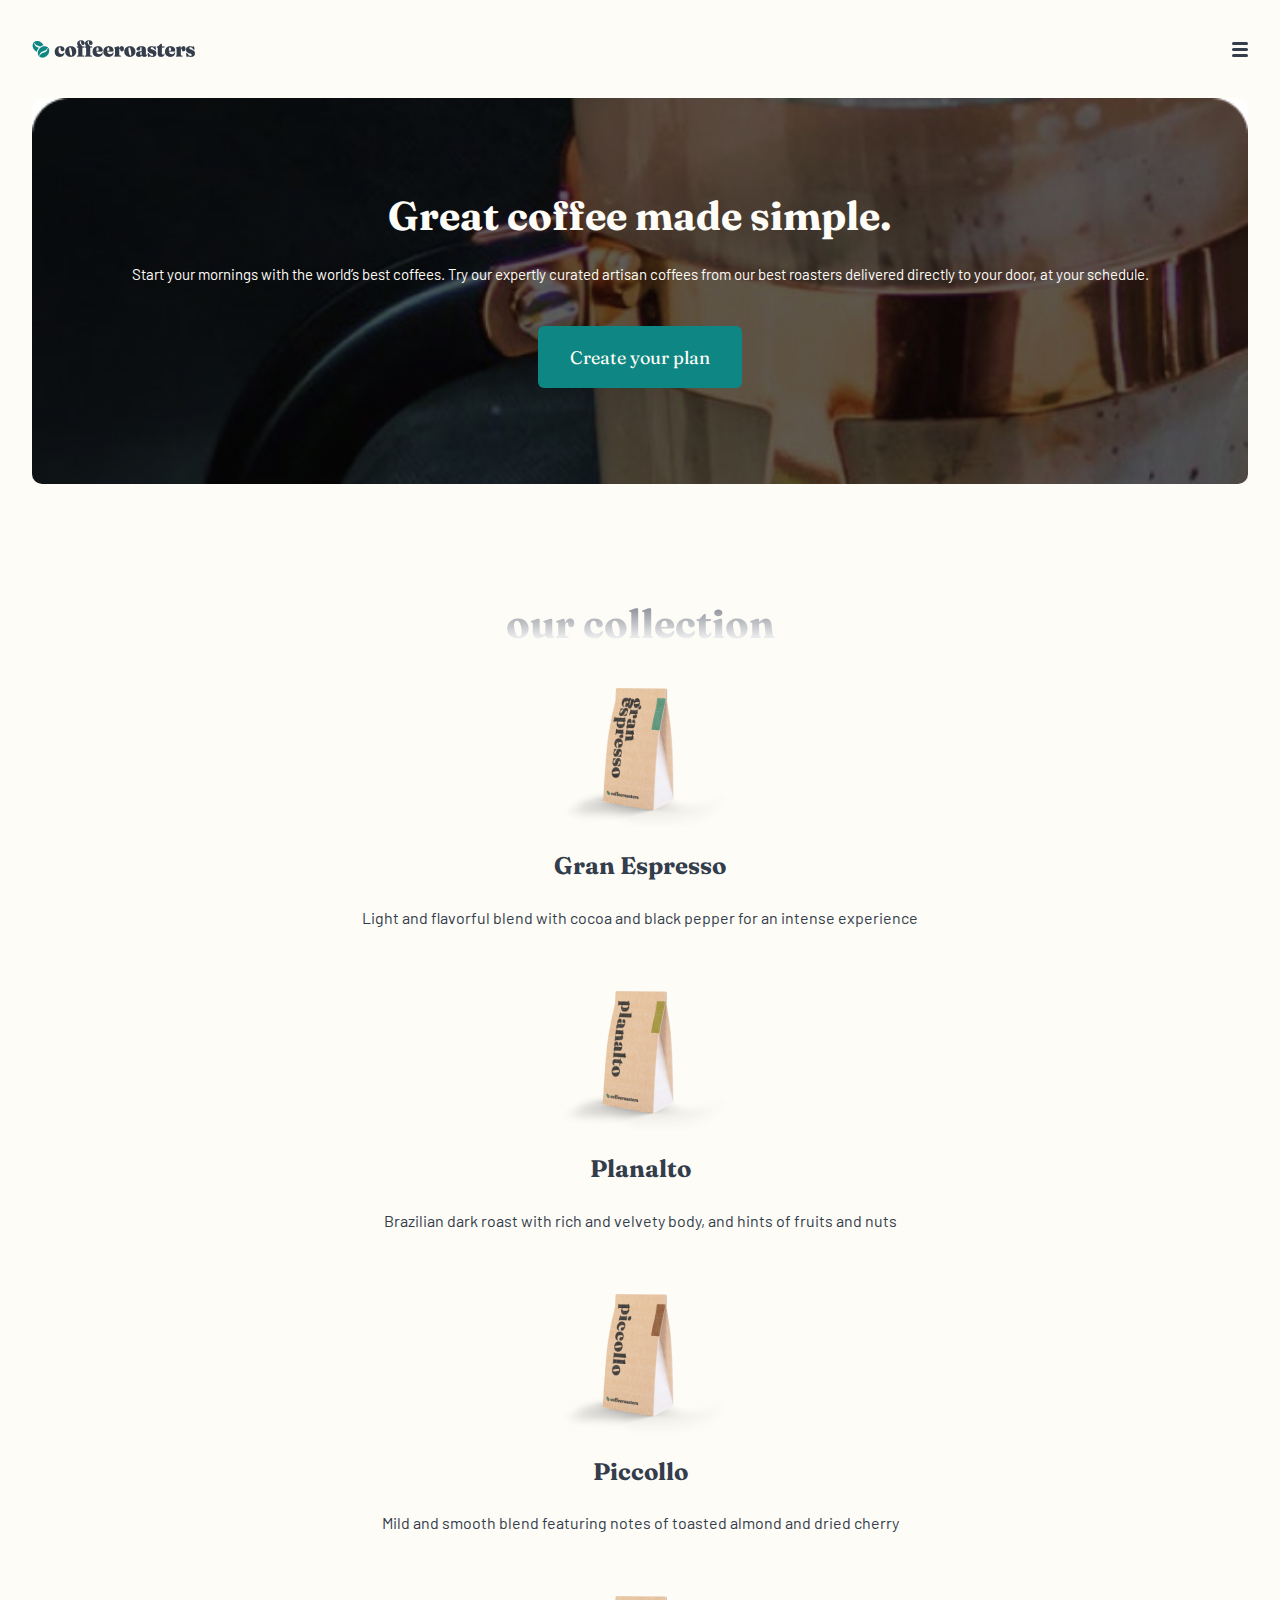
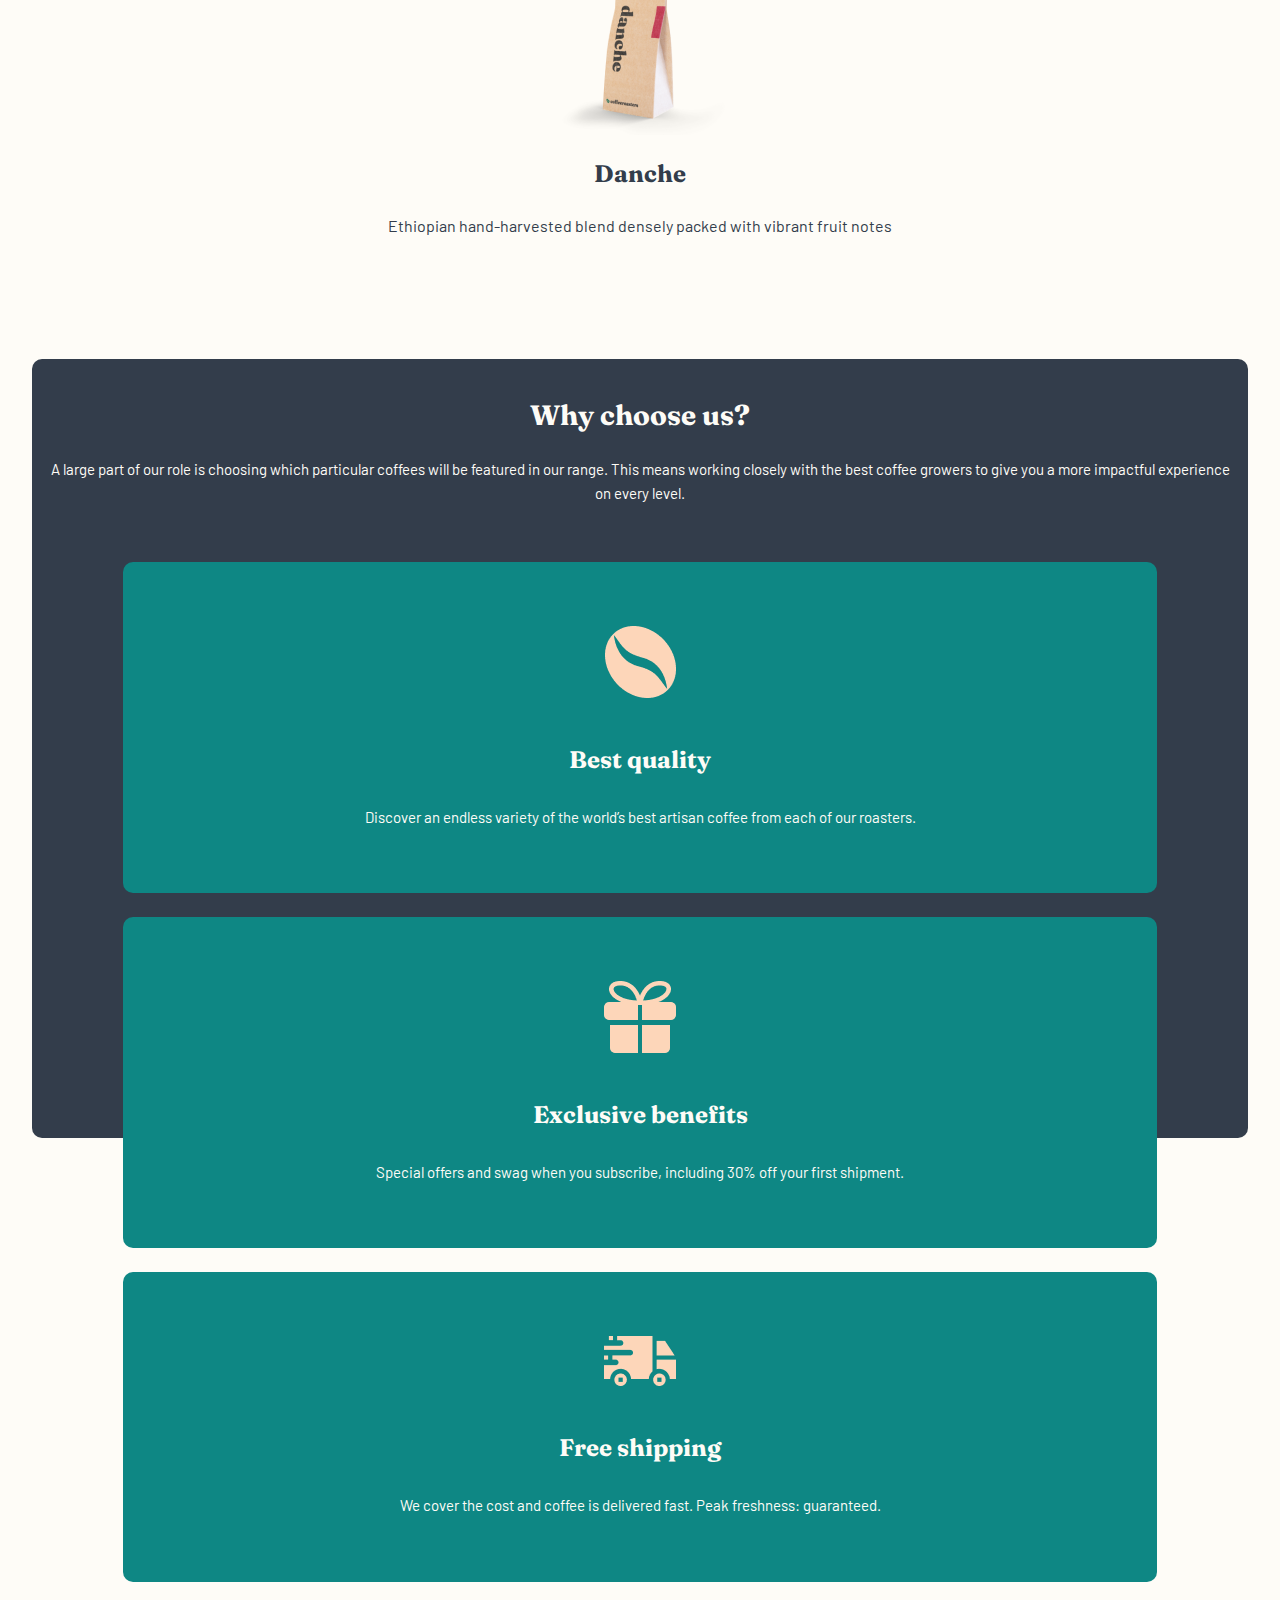
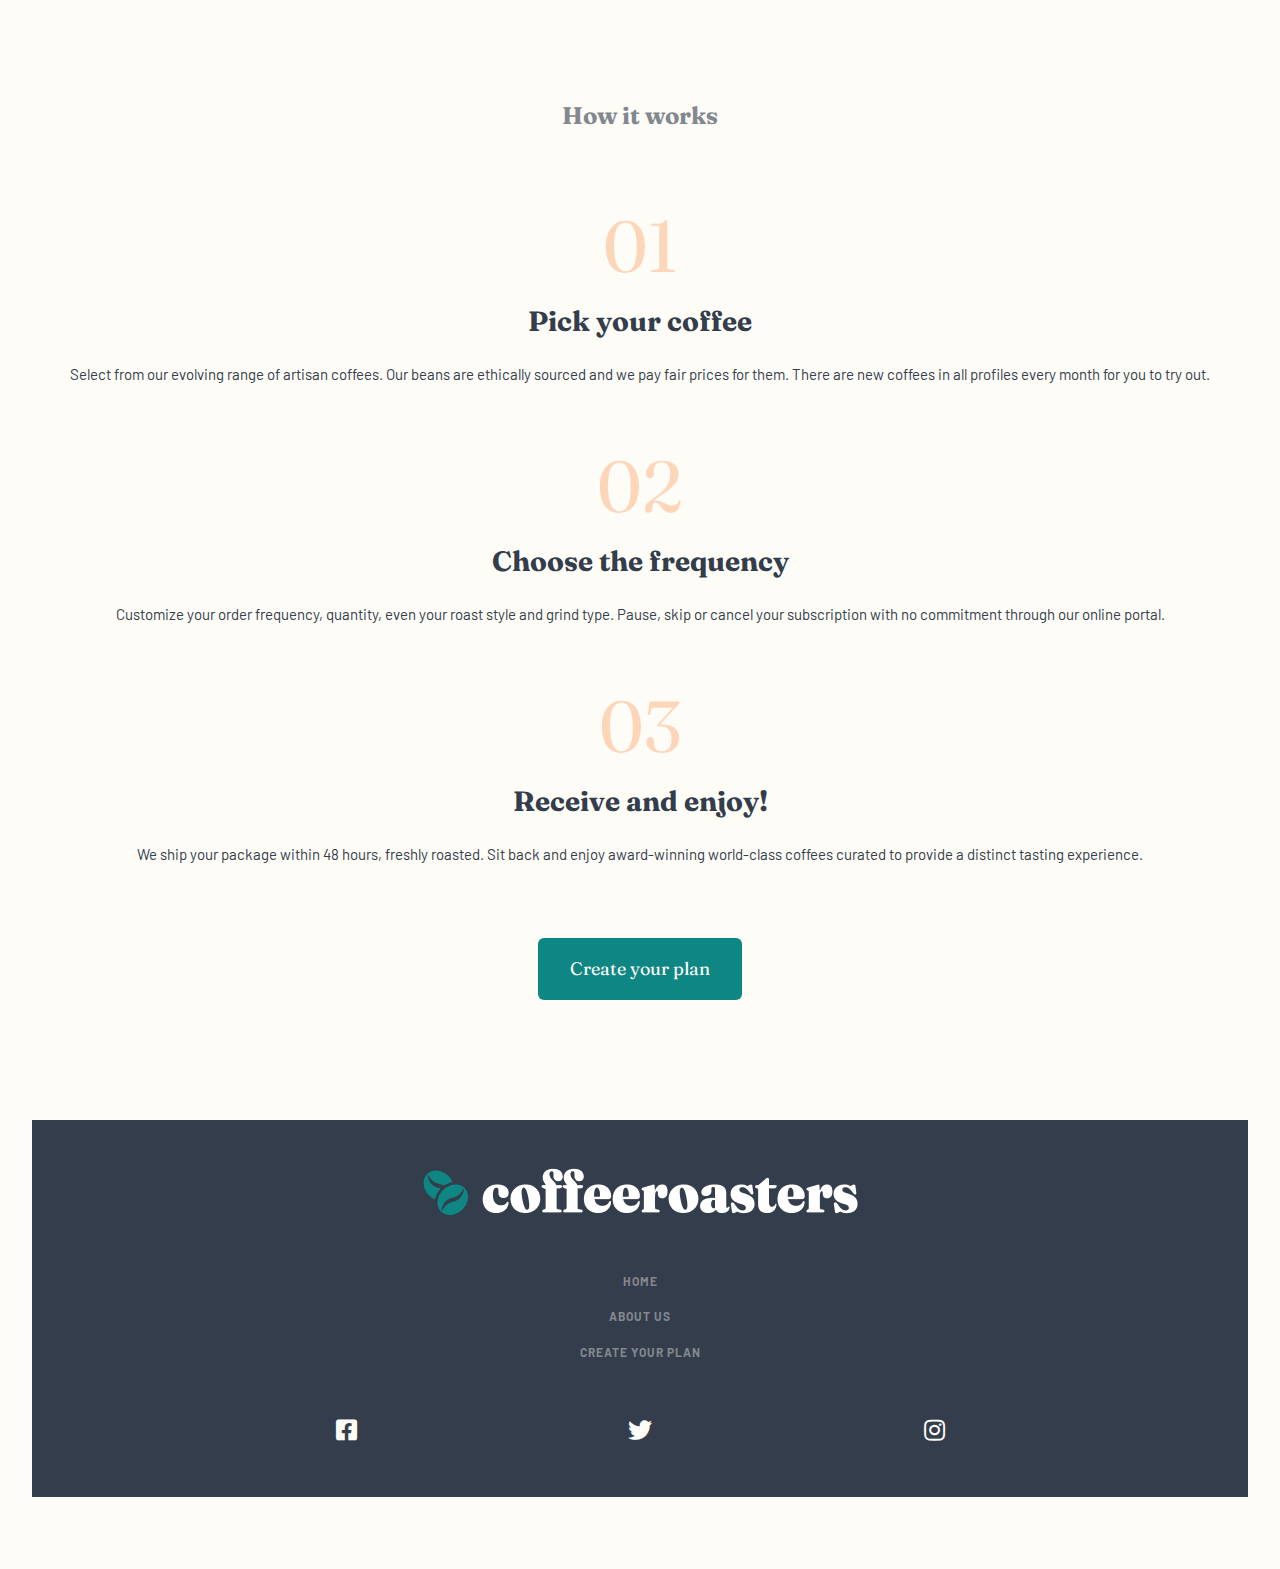
==== about-us.html @ 6444bcfb "mobile menu finished" ====
<!DOCTYPE html>
<html lang="en">

<head>
    <meta charset="UTF-8">
    <meta http-equiv="X-UA-Compatible" content="IE=edge">
    <meta name="viewport" content="width=device-width, initial-scale=1.0">
    <link rel="icon" type="image/x-icon" href="favicon.ico">
    <link href="https://fonts.googleapis.com/css2?family=Fraunces:wght@900&display=swap" rel="stylesheet">
    <link href="https://fonts.googleapis.com/css2?family=Barlow:wght@400;700&family=Fraunces:wght@900&display=swap"
        rel="stylesheet">
    <link rel="stylesheet" href="css/all.css">
    <link rel="stylesheet" href="css/styles.css">
    <title>Coffee Roasters</title>
</head>

<body>

    <div class="container">

        <header class="header">
            <div class="logo">
                <img src="./images/coffee-roasters-logo.png" alt="coffee roasters logo">
            </div>
            <nav class="mobile-menu">
                <div class="mobile-menu-icon"></div>
                <div class="mobile-menu-icon"></div>
                <div class="mobile-menu-icon"></div>
            </nav>
            <nav class="primary-menu"></nav>
        </header>

        <section class="hero">
            <h1 class="hero-title">Great coffee made simple.</h1>
            <p class="hero-body-text">Start your mornings with the world’s best coffees. Try our expertly curated
                artisan coffees from our best roasters delivered directly to your door, at your schedule.</p>
            <a href="#" class="btn-main">Create your plan</a>
        </section>

        <section class="our-collection">
            <h2 class="title">our collection</h2>

            <!-- collections -->
            <!-- Gran Espresso -->
            <div class="collection">
                <img src="./images/gran-espresso.png" alt="Bag of Gran Espresso coffee beans" class="collection-img">
                <h2 class="collection-title">Gran Espresso</h2>
                <p class="collection-body-text">Light and flavorful blend with cocoa and black pepper for an intense
                    experience</p>
            </div>

            <!-- Planalto -->
            <div class="collection">
                <img src="./images/planalto.png" alt="Bag of Planalto coffee beans" class="collection-img">
                <h2 class="collection-title">Planalto</h2>
                <p class="collection-body-text">Brazilian dark roast with rich and velvety body, and hints of fruits and
                    nuts</p>
            </div>

            <!-- Piccollo -->
            <div class="collection">
                <img src="./images/piccollo.png" alt="Bag of Piccollo coffee beans" class="collection-img">
                <h2 class="collection-title">Piccollo</h2>
                <p class="collection-body-text">Mild and smooth blend featuring notes of toasted almond and dried cherry
                </p>
            </div>

            <!-- Danche -->
            <div class="collection">
                <img src="./images/danche.png" alt="Bag of Danche coffee beans" class="collection-img">
                <h2 class="collection-title">Danche</h2>
                <p class="collection-body-text">Ethiopian hand-harvested blend densely packed with vibrant fruit notes
                </p>
            </div>

        </section>

        <section class="features">
            <div class="why-us">
                <h2 class="why-us-title">Why choose us?</h2>
                <p class="why-us-body-text">A large part of our role is choosing which particular coffees will be
                    featured in our range. This
                    means working closely with the best coffee growers to give you a more impactful experience on every
                    level.</p>
            </div>
            <ul class="feature-list">
                <li>
                    <img src="./images/coffee-bean.png" alt="" class="feature-list-img">
                    <h3 class="feature-list-title">Best quality</h3>
                    <p class="feature-list-body-text">Discover an endless variety of the world’s best artisan coffee
                        from each of our roasters.</p>
                </li>
                <li>
                    <img src="./images/present.png" alt="" class="feature-list-img">
                    <h3 class="feature-list-title">Exclusive benefits</h3>
                    <p class="feature-list-body-text">Special offers and swag when you subscribe, including 30% off your
                        first shipment.</p>
                </li>
                <li>
                    <img src="./images/truck.png" alt="" class="feature-list-img">
                    <h3 class="feature-list-title">Free shipping</h3>
                    <p class="feature-list-body-text">We cover the cost and coffee is delivered fast. Peak freshness:
                        guaranteed.</p>
                </li>
            </ul>
        </section>

        <section class="how-it-works">
            <h2 class="how-it-works-title">How it works</h2>
            <div class="steps">

                <!-- step 1 -->
                <div class="step">
                    <p class="step-num">01</p>
                    <h3 class="step-title">Pick your coffee</h3>
                    <p class="step-body-text">Select from our evolving range of artisan coffees. Our beans are ethically
                        sourced and we pay fair prices for them. There are new coffees in all profiles every month for
                        you to try out.</p>
                </div>

                <!-- step 2 -->
                <div class="step">
                    <p class="step-num">02</p>
                    <h3 class="step-title">Choose the frequency</h3>
                    <p class="step-body-text">Customize your order frequency, quantity, even your roast style and grind
                        type. Pause, skip or cancel your subscription with no commitment through our online portal.</p>
                </div>

                <!-- step 3 -->
                <div class="step">
                    <p class="step-num">03</p>
                    <h3 class="step-title">Receive and enjoy!</h3>
                    <p class="step-body-text">We ship your package within 48 hours, freshly roasted. Sit back and enjoy
                        award-winning
                        world-class coffees curated to provide a distinct tasting experience.</p>
                </div>

                <a href="#" class="btn-main">Create your plan</a>

            </div>
        </section>

        <footer class="footer">

            <div class="footer-logo">
                <img src="./images/coffee-roasters-logo-footer.png" alt="coffee roasters logo" class="footer-logo-img">
            </div>

            <ul class="footer-menu">
                <li class="footer-menu-item"><a href="./">Home</a></li>
                <li class="footer-menu-item"><a href=".about-us.html">About us</a></li>
                <li class="footer-menu-item"><a href="./subscribe.html ">Create your plan</a></li>
            </ul>

            <ul class="social">
                <li class="social-item"><a href="#"><i class="fab fa-facebook-square"></i></a></li>
                <li class="social-item"><a href="#"><i class="fab fa-twitter"></i></a></li>
                <li class="social-item"><a href="#"><i class="fab fa-instagram"></i></a></li>
            </ul>
        </footer>

    </div>

    <script src="./js/scripts.js"></script>
</body>

</html>
---- css/styles.css ----
html {
  font-size: 100%;
  -webkit-box-sizing: border-box;
          box-sizing: border-box;
}

*, *::before, *::after {
  -webkit-box-sizing: inherit;
          box-sizing: inherit;
}

body {
  margin: 0;
  background-color: #FEFCF7;
  font-family: "Barlow", sans-serif;
  font-size: 16px;
  line-height: 1.625;
  color: #333D4B;
  text-align: center;
}

section {
  margin-bottom: 7.5rem;
}

img {
  display: block;
  max-width: 100%;
}

.container {
  max-width: 1280px;
  padding: 2.5rem 2rem;
  margin: auto;
}

.title, h1, h2, h3, h4 {
  margin: 0;
  font-family: "Fraunces", serif;
  color: #333D4B;
}

.title {
  color: #83888F;
  font-size: 150px;
  line-height: 1;
}

h1 {
  font-size: 72px;
  line-height: 1.1;
}

h2 {
  font-size: 40px;
  line-height: 1.2;
}

h3 {
  font-size: 32px;
  line-height: 1.125;
}

h4 {
  font-size: 24px;
  line-height: 1.333;
}

p {
  margin: 0;
  margin-bottom: 1.5rem;
}

.unstyled-list {
  margin: 0;
  padding: 0;
  list-style-type: none;
}

.btn-main {
  display: inline-block;
  background-color: #0E8784;
  padding: 0.9em 1.8em;
  border-radius: 0.333em;
  font-family: "Fraunces", serif;
  font-size: 18px;
  color: #FEFCF7;
  text-decoration: none;
}

.btn-main:hover {
  background-color: #66D2CF;
  cursor: pointer;
}

.btn-main.disabled,
.btn-main:hover.disabled {
  background-color: #E2DEDB;
  cursor: default;
  pointer-events: none;
}

.option-list {
  display: -webkit-box;
  display: -ms-flexbox;
  display: flex;
  margin: 0;
  padding: 0;
  list-style-type: none;
}

.option {
  background-color: #F4F1EB;
  padding: 2rem;
  border-radius: 0.5rem;
  color: #333D4B;
}

.option:not(:last-child) {
  margin-right: 20px;
}

.option:hover {
  background-color: #FDD6BA;
  cursor: pointer;
}

.option.active {
  background-color: #0E8784;
  color: #FEFCF7;
}

.option-title {
  font-family: "Fraunces", serif;
  font-size: 24px;
}

.accordion-link {
  display: -webkit-box;
  display: -ms-flexbox;
  display: flex;
  -webkit-box-pack: justify;
      -ms-flex-pack: justify;
          justify-content: space-between;
  -webkit-box-align: center;
      -ms-flex-align: center;
          align-items: center;
}

.accordion-link.disabled,
.accordion-link:hover.disabled {
  opacity: 50%;
  cursor: default;
  pointer-events: none;
}

.accordion-link:hover {
  cursor: pointer;
}

.accordion-link:hover .fa-chevron-down {
  color: #66D2CF;
}

.accordion-link .fa-chevron-down {
  -webkit-transition: -webkit-transform 500ms ease;
  transition: -webkit-transform 500ms ease;
  transition: transform 500ms ease;
  transition: transform 500ms ease, -webkit-transform 500ms ease;
}

.accordion-link.open .fa-chevron-down {
  -webkit-transform: rotate(-180deg);
          transform: rotate(-180deg);
  -webkit-transform-origin: center;
          transform-origin: center;
  -webkit-transition: -webkit-transform 500ms ease;
  transition: -webkit-transform 500ms ease;
  transition: transform 500ms ease;
  transition: transform 500ms ease, -webkit-transform 500ms ease;
}

.accordion-link-title {
  margin: 0;
  font-family: "Fraunces", serif;
  font-size: 40px;
  color: #83888F;
}

.fa-chevron-down {
  font-size: 22px;
  font-weight: bold;
  color: #0E8784;
}

.accordion-panel {
  max-height: 0;
  overflow: hidden;
  -webkit-transition: max-height 500ms ease;
  transition: max-height 500ms ease;
}

.accordion-body {
  padding: 1rem;
}

.header {
  display: -webkit-box;
  display: -ms-flexbox;
  display: flex;
  -webkit-box-pack: justify;
      -ms-flex-pack: justify;
          justify-content: space-between;
  -webkit-box-align: center;
      -ms-flex-align: center;
          align-items: center;
  margin-bottom: 2.5rem;
  position: relative;
}

.mobile-menu-icon {
  width: 16px;
  height: 3px;
  background-color: #333D4B;
  border-radius: 5px;
  -webkit-transition: all 300ms ease;
  transition: all 300ms ease;
}

.mobile-menu-icon:nth-child(1) {
  -webkit-transform: translateY(-3px);
          transform: translateY(-3px);
}

.mobile-menu-icon:nth-child(2) {
  opacity: 1;
}

.mobile-menu-icon:nth-child(3) {
  -webkit-transform: translateY(3px);
          transform: translateY(3px);
}

.mobile-menu.open .mobile-menu-icon:nth-child(1) {
  -webkit-transform: translateY(3px) rotate(45deg);
          transform: translateY(3px) rotate(45deg);
}

.mobile-menu.open .mobile-menu-icon:nth-child(2) {
  opacity: 0;
}

.mobile-menu.open .mobile-menu-icon:nth-child(3) {
  -webkit-transform: translateY(-3px) rotate(-45deg);
          transform: translateY(-3px) rotate(-45deg);
}

.primary-menu {
  display: none;
  position: fixed;
  background-image: -webkit-gradient(linear, left top, left bottom, color-stop(40%, #FEFCF7), to(transparent));
  background-image: linear-gradient(to bottom, #FEFCF7 40%, transparent);
  top: 95px;
  left: 0;
  right: 0;
  height: 100vh;
  width: 100vw;
  overflow: hidden;
  z-index: 1;
  opacity: 0;
  -webkit-transition: opacity 300ms ease;
  transition: opacity 300ms ease;
}

.primary-menu.show {
  opacity: 1;
  -webkit-transition: opacity 300ms ease;
  transition: opacity 300ms ease;
}

.primary-menu-list {
  margin: 0;
  padding: 0;
  list-style-type: none;
}

.primary-menu-list a {
  display: block;
  padding: 0.75rem 0;
  text-decoration: none;
  color: #333D4B;
  font-family: "Fraunces", serif;
  font-size: 24px;
}

.hero {
  background-image: url("../images/mobile-background.jpg");
  background-repeat: no-repeat;
  background-size: cover;
  padding: 6rem 1rem;
  border-radius: 10px;
}

.hero-title {
  margin-bottom: 1.5rem;
  font-size: 40px;
  color: #FEFCF7;
}

.hero-body-text {
  margin-bottom: 2.5rem;
  font-size: 15px;
  color: #FEFCF7;
}

.title {
  background-image: -webkit-gradient(linear, left top, left bottom, from(#83888F), to(white));
  background-image: linear-gradient(to bottom, #83888F, white);
  background-size: 100%;
  background-clip: text;
  -webkit-background-clip: text;
  -moz-background-clip: text;
  -webkit-text-fill-color: transparent;
  -moz-text-fill-color: transparent;
  margin-bottom: 2rem;
  font-size: 40px;
}

.collection-img {
  margin-left: auto;
  margin-right: auto;
  margin-bottom: 25px;
}

.collection-title {
  margin-bottom: 24px;
  font-size: 24px;
}

.collection-body-text {
  margin-bottom: 3rem;
}

.why-us {
  background-color: #333D4B;
  padding: 2.5rem 1rem 38rem;
  border-radius: 10px;
}

.why-us-title,
.why-us-body-text {
  color: #FEFCF7;
}

.why-us-title {
  font-size: 28px;
  margin-bottom: 1.5rem;
}

.why-us-body-text {
  font-size: 15px;
}

.feature-list {
  width: 85%;
  margin: -36rem auto 7.5rem;
  padding: 0;
  list-style-type: none;
}

.feature-list li {
  background-color: #0E8784;
  margin-bottom: 1.5rem;
  padding: 4rem 2rem;
  border-radius: 10px;
}

.feature-list-img {
  margin-left: auto;
  margin-right: auto;
  margin-bottom: 3rem;
}

.feature-list-title,
.feature-list-body-text {
  color: #FEFCF7;
}

.feature-list-title {
  margin-bottom: 2rem;
  font-size: 24px;
}

.feature-list-body-text {
  margin: 0;
  font-size: 15px;
}

.how-it-works-title {
  font-size: 24px;
  color: #83888F;
  margin-bottom: 80px;
}

.step {
  margin-bottom: 4rem;
}

.step:last-of-type {
  margin-bottom: 4.5rem;
}

.step-num {
  font-family: "Fraunces", serif;
  font-size: 72px;
  color: #FDD6BA;
  line-height: 1;
}

.step-title {
  margin-bottom: 1.5rem;
  font-size: 28px;
}

.step-body-text {
  font-size: 15px;
}

.footer {
  background-color: #333D4B;
  padding: 3rem 2rem;
  margin-bottom: 2rem;
}

.footer-logo-img {
  margin-left: auto;
  margin-right: auto;
  margin-bottom: 3rem;
}

.footer-menu,
.social {
  margin: 0;
  padding: 0;
  list-style-type: none;
}

.footer-menu {
  margin-bottom: 2.5rem;
}

.footer-menu a {
  display: block;
  padding: 0.5rem;
  text-decoration: none;
  font-size: 12px;
  font-weight: 700;
  color: #83888F;
  letter-spacing: 1px;
  text-transform: uppercase;
}

.social {
  display: -webkit-box;
  display: -ms-flexbox;
  display: flex;
  -webkit-box-pack: space-evenly;
      -ms-flex-pack: space-evenly;
          justify-content: space-evenly;
}

.social a {
  text-decoration: none;
  font-size: 24px;
  color: #FEFCF7;
}
/*# sourceMappingURL=styles.css.map */
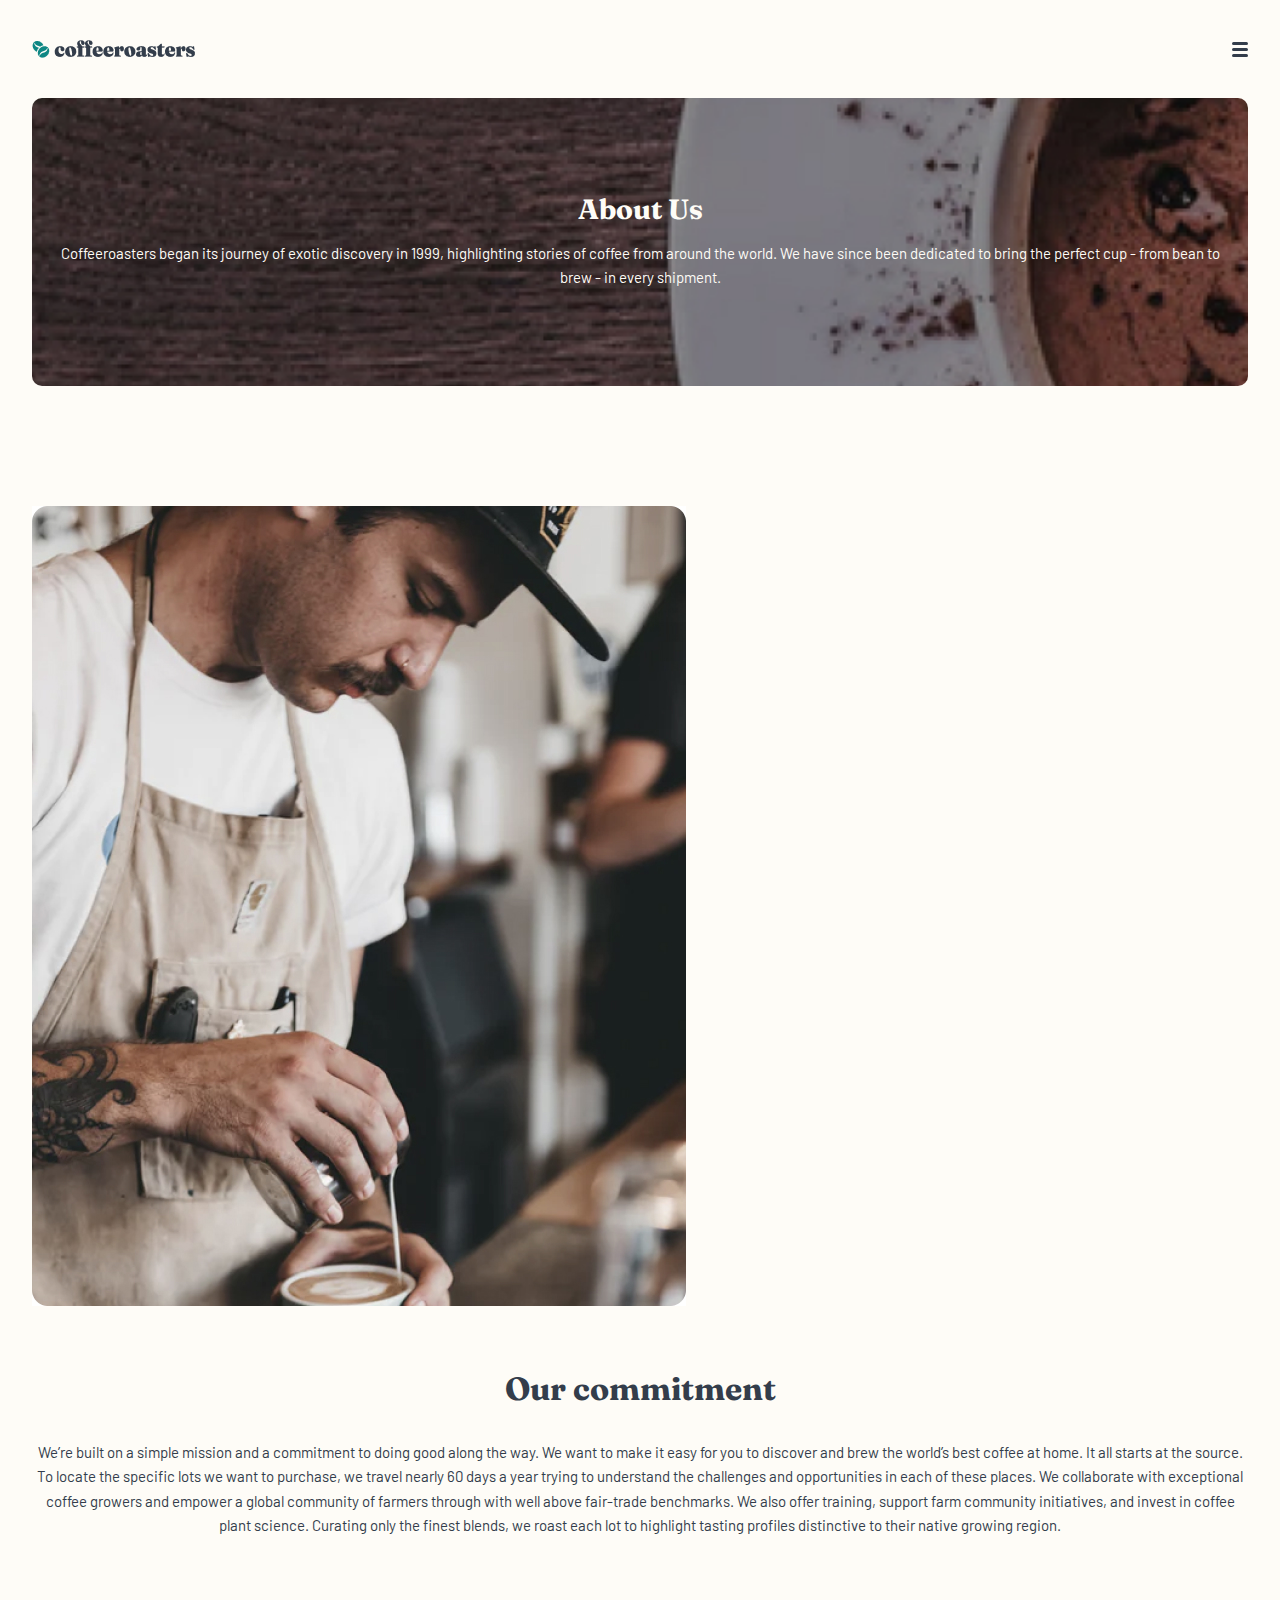
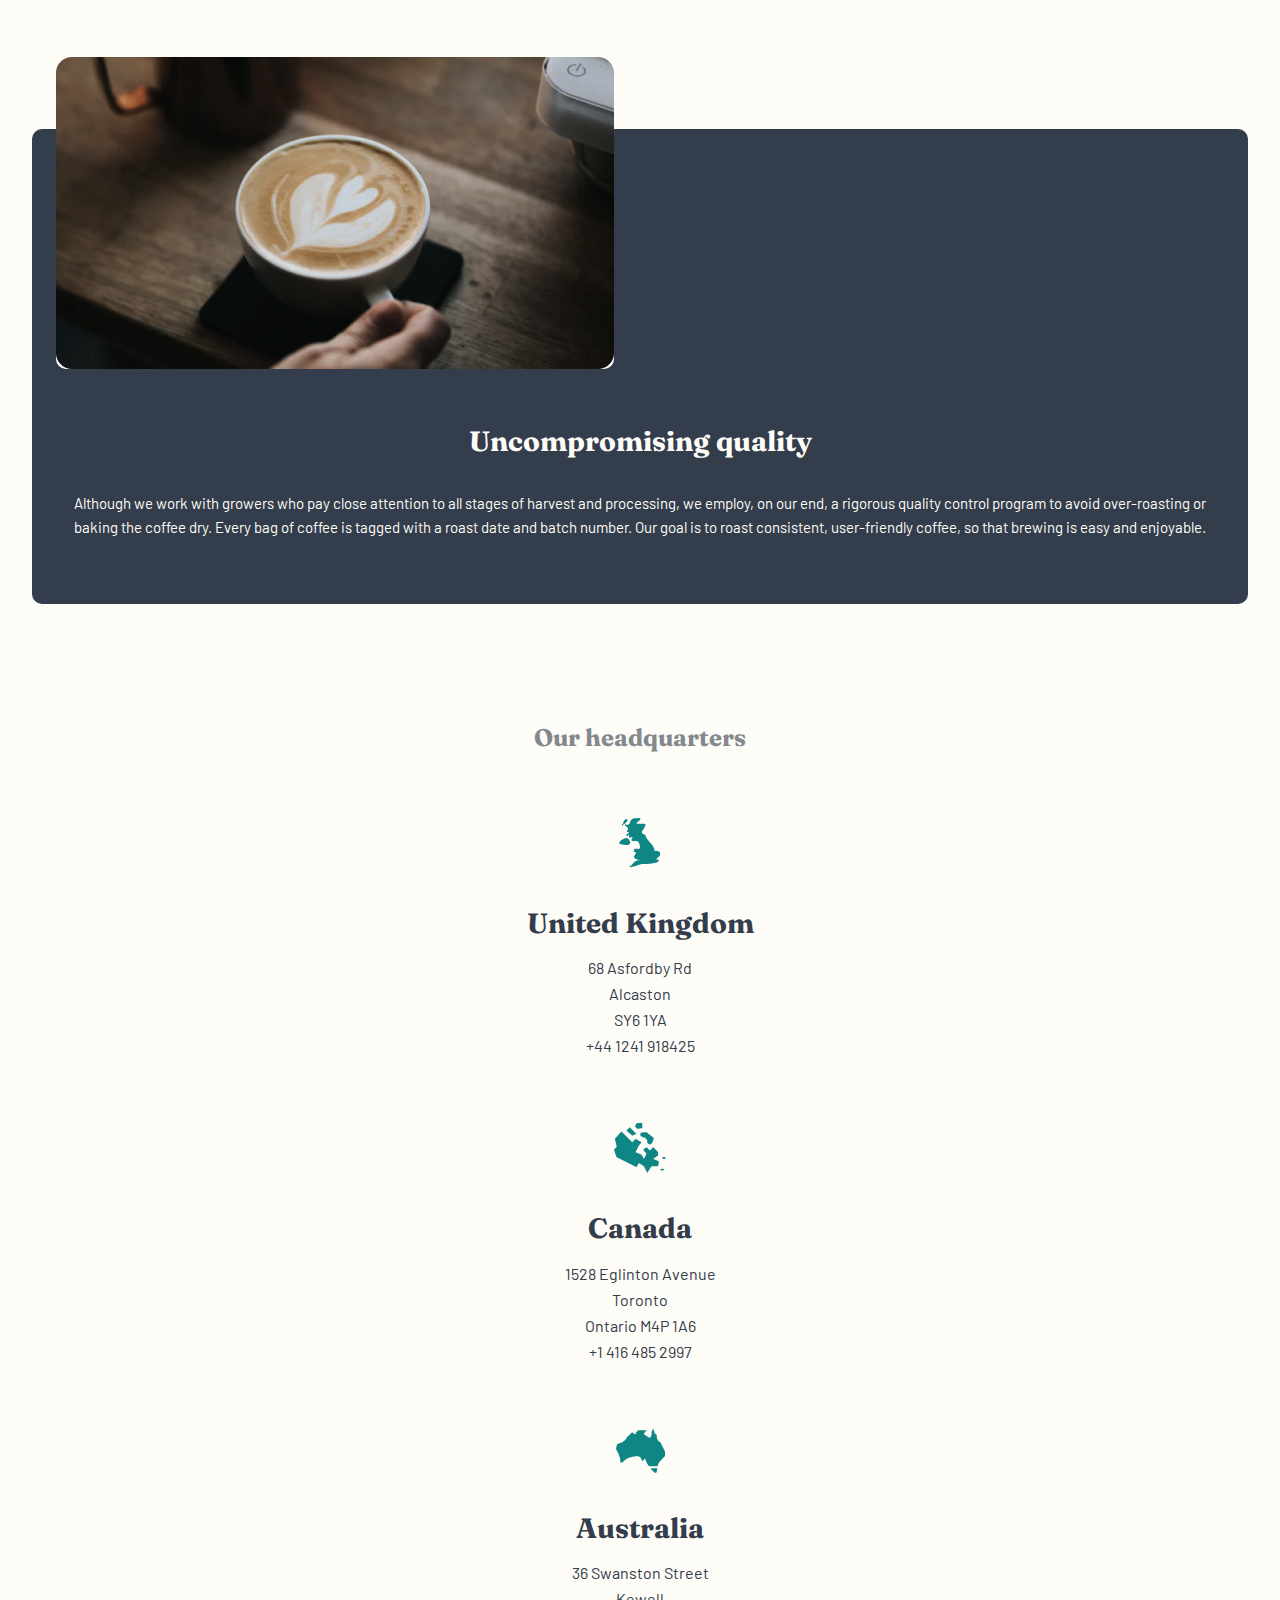
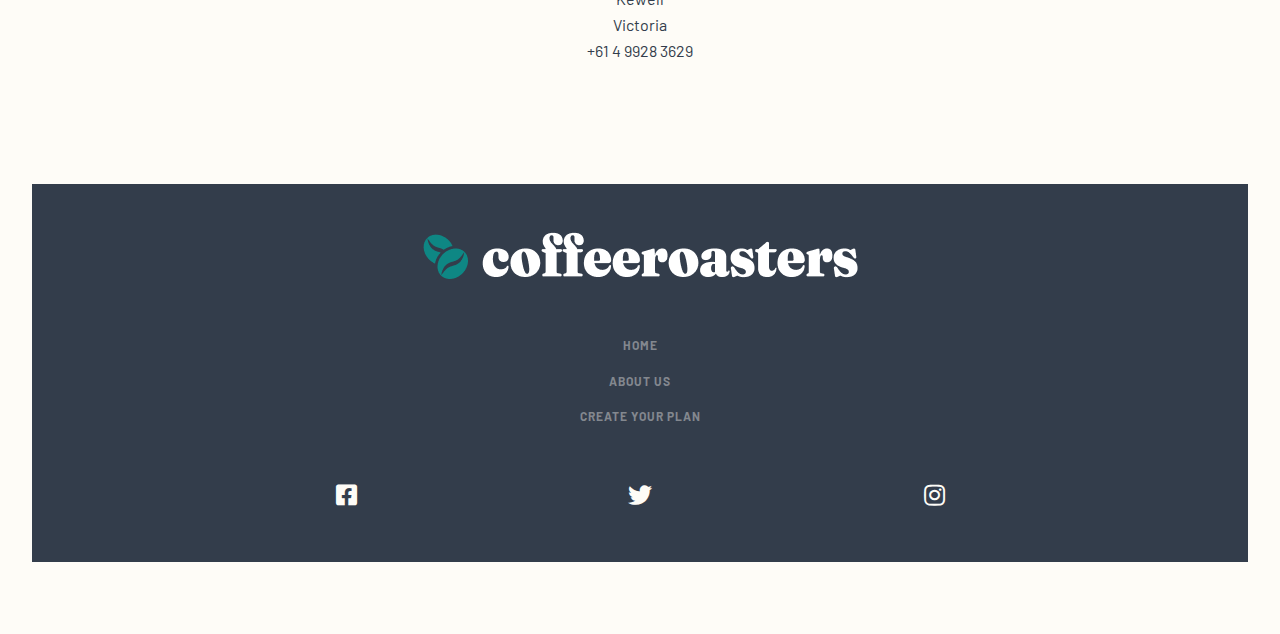
==== commit b6373c01: "mobile about page complete" ====
--- a/about-us.html
+++ b/about-us.html
@@ -22,122 +22,92 @@
             <div class="logo">
                 <img src="./images/coffee-roasters-logo.png" alt="coffee roasters logo">
             </div>
+
             <nav class="mobile-menu">
                 <div class="mobile-menu-icon"></div>
                 <div class="mobile-menu-icon"></div>
                 <div class="mobile-menu-icon"></div>
             </nav>
-            <nav class="primary-menu"></nav>
+
+            <nav class="primary-menu">
+                <ul class="primary-menu-list">
+                    <li class="primary-menu-item"><a href="/">Home</a></li>
+                    <li class="primary-menu-item"><a href="about-us.html">About Us</a></li>
+                    <li class="primary-menu-item"><a href="subscribe.html">Create your plan</a></li>
+                </ul>
+            </nav>
         </header>
 
-        <section class="hero">
-            <h1 class="hero-title">Great coffee made simple.</h1>
-            <p class="hero-body-text">Start your mornings with the world’s best coffees. Try our expertly curated
-                artisan coffees from our best roasters delivered directly to your door, at your schedule.</p>
-            <a href="#" class="btn-main">Create your plan</a>
+        <!-- Hero section -->
+        <section class="hero-about">
+            <h1 class="hero-about-title">About Us</h1>
+            <p class="hero-about-body-text">Coffeeroasters began its journey of exotic discovery in 1999, highlighting
+                stories of coffee from around the world. We have since been dedicated to bring the perfect cup - from
+                bean to brew - in every shipment.</p>
         </section>
 
-        <section class="our-collection">
-            <h2 class="title">our collection</h2>
+        <!-- Our committment section -->
+        <section class="our-commitment">
+            <img src="./images/man-making-coffee.jpg" alt="man shaking chocolate powder on cappuccino"
+                class="our-commitment-img">
+            <h2 class="our-commitment-title">Our commitment</h2>
+            <p class="our-commitment-body-text">We’re built on a simple mission and a commitment to doing good along the
+                way. We want to make it easy for you to discover and brew the world’s best coffee at home. It all starts
+                at the source. To locate the specific lots we want to purchase, we travel nearly 60 days a year trying
+                to understand the challenges and opportunities in each of these places. We collaborate with exceptional
+                coffee growers and empower a global community of farmers through with well above fair-trade benchmarks.
+                We also offer training, support farm community initiatives, and invest in coffee plant science. Curating
+                only the finest blends, we roast each lot to highlight tasting profiles distinctive to their native
+                growing region.</p>
+        </section>
 
-            <!-- collections -->
-            <!-- Gran Espresso -->
-            <div class="collection">
-                <img src="./images/gran-espresso.png" alt="Bag of Gran Espresso coffee beans" class="collection-img">
-                <h2 class="collection-title">Gran Espresso</h2>
-                <p class="collection-body-text">Light and flavorful blend with cocoa and black pepper for an intense
-                    experience</p>
+        <!-- Quailty section -->
+        <section class="quality">
+            <img src="./images/cup-of-coffee.jpg" alt="coffee in a cup with a heart shape in the milk froth"
+                class="quality-img">
+            <h2 class="quality-title">Uncompromising quality</h2>
+            <p class="quality-body-text">Although we work with growers who pay close attention to all stages of harvest
+                and processing, we employ, on our end, a rigorous quality control program to avoid over-roasting or
+                baking the coffee dry. Every bag of coffee is tagged with a roast date and batch number. Our goal is to
+                roast
+                consistent, user-friendly coffee, so that brewing is easy and enjoyable.</p>
+        </section>
+
+
+        <!-- Locations section -->
+        <section class="locations">
+            <h2 class="locations-title">Our headquarters</h2>
+
+            <!-- UK -->
+            <div class="location">
+                <img src="./images/united-kingdom.png" alt="" class="location-img">
+                <h3 class="location-title">United Kingdom</h3>
+                <p>68 Asfordby Rd<br>
+                    Alcaston<br>
+                    SY6 1YA<br>
+                    +44 1241 918425</p>
             </div>
 
-            <!-- Planalto -->
-            <div class="collection">
-                <img src="./images/planalto.png" alt="Bag of Planalto coffee beans" class="collection-img">
-                <h2 class="collection-title">Planalto</h2>
-                <p class="collection-body-text">Brazilian dark roast with rich and velvety body, and hints of fruits and
-                    nuts</p>
+            <!-- Canada -->
+            <div class="location">
+                <img src="./images/canada.png" alt="" class="location-img">
+                <h3 class="location-title">Canada</h3>
+                <p>1528 Eglinton Avenue<br>
+                    Toronto<br>
+                    Ontario M4P 1A6<br>
+                    +1 416 485 2997</p>
             </div>
 
-            <!-- Piccollo -->
-            <div class="collection">
-                <img src="./images/piccollo.png" alt="Bag of Piccollo coffee beans" class="collection-img">
-                <h2 class="collection-title">Piccollo</h2>
-                <p class="collection-body-text">Mild and smooth blend featuring notes of toasted almond and dried cherry
-                </p>
+            <!-- Australia -->
+            <div class="location">
+                <img src="./images/australia.png" alt="" class="location-img">
+                <h3 class="location-title">Australia</h3>
+                <p>36 Swanston Street</br>
+                    Kewell</br>
+                    Victoria</br>
+                    +61 4 9928 3629</p>
             </div>
 
-            <!-- Danche -->
-            <div class="collection">
-                <img src="./images/danche.png" alt="Bag of Danche coffee beans" class="collection-img">
-                <h2 class="collection-title">Danche</h2>
-                <p class="collection-body-text">Ethiopian hand-harvested blend densely packed with vibrant fruit notes
-                </p>
-            </div>
-
-        </section>
-
-        <section class="features">
-            <div class="why-us">
-                <h2 class="why-us-title">Why choose us?</h2>
-                <p class="why-us-body-text">A large part of our role is choosing which particular coffees will be
-                    featured in our range. This
-                    means working closely with the best coffee growers to give you a more impactful experience on every
-                    level.</p>
-            </div>
-            <ul class="feature-list">
-                <li>
-                    <img src="./images/coffee-bean.png" alt="" class="feature-list-img">
-                    <h3 class="feature-list-title">Best quality</h3>
-                    <p class="feature-list-body-text">Discover an endless variety of the world’s best artisan coffee
-                        from each of our roasters.</p>
-                </li>
-                <li>
-                    <img src="./images/present.png" alt="" class="feature-list-img">
-                    <h3 class="feature-list-title">Exclusive benefits</h3>
-                    <p class="feature-list-body-text">Special offers and swag when you subscribe, including 30% off your
-                        first shipment.</p>
-                </li>
-                <li>
-                    <img src="./images/truck.png" alt="" class="feature-list-img">
-                    <h3 class="feature-list-title">Free shipping</h3>
-                    <p class="feature-list-body-text">We cover the cost and coffee is delivered fast. Peak freshness:
-                        guaranteed.</p>
-                </li>
-            </ul>
-        </section>
-
-        <section class="how-it-works">
-            <h2 class="how-it-works-title">How it works</h2>
-            <div class="steps">
-
-                <!-- step 1 -->
-                <div class="step">
-                    <p class="step-num">01</p>
-                    <h3 class="step-title">Pick your coffee</h3>
-                    <p class="step-body-text">Select from our evolving range of artisan coffees. Our beans are ethically
-                        sourced and we pay fair prices for them. There are new coffees in all profiles every month for
-                        you to try out.</p>
-                </div>
-
-                <!-- step 2 -->
-                <div class="step">
-                    <p class="step-num">02</p>
-                    <h3 class="step-title">Choose the frequency</h3>
-                    <p class="step-body-text">Customize your order frequency, quantity, even your roast style and grind
-                        type. Pause, skip or cancel your subscription with no commitment through our online portal.</p>
-                </div>
-
-                <!-- step 3 -->
-                <div class="step">
-                    <p class="step-num">03</p>
-                    <h3 class="step-title">Receive and enjoy!</h3>
-                    <p class="step-body-text">We ship your package within 48 hours, freshly roasted. Sit back and enjoy
-                        award-winning
-                        world-class coffees curated to provide a distinct tasting experience.</p>
-                </div>
-
-                <a href="#" class="btn-main">Create your plan</a>
-
-            </div>
         </section>
 
         <footer class="footer">
@@ -147,9 +117,9 @@
             </div>
 
             <ul class="footer-menu">
-                <li class="footer-menu-item"><a href="./">Home</a></li>
-                <li class="footer-menu-item"><a href=".about-us.html">About us</a></li>
-                <li class="footer-menu-item"><a href="./subscribe.html ">Create your plan</a></li>
+                <li class="footer-menu-item"><a href="/">Home</a></li>
+                <li class="footer-menu-item"><a href="about-us.html">About us</a></li>
+                <li class="footer-menu-item"><a href="subscribe.html ">Create your plan</a></li>
             </ul>
 
             <ul class="social">
--- a/css/styles.css
+++ b/css/styles.css
@@ -288,6 +288,7 @@
   display: block;
   padding: 0.75rem 0;
   text-decoration: none;
+  text-transform: capitalize;
   color: #333D4B;
   font-family: "Fraunces", serif;
   font-size: 24px;
@@ -426,6 +427,89 @@
   font-size: 15px;
 }
 
+.hero-about {
+  background-image: url("../images/mobile-background-about-us.jpg");
+  background-repeat: no-repeat;
+  background-size: cover;
+  background-position: center;
+  padding: 6rem 1rem;
+  border-radius: 10px;
+}
+
+.hero-about-title {
+  font-size: 28px;
+  color: #FEFCF7;
+  margin-bottom: 1rem;
+}
+
+.hero-about-body-text {
+  font-size: 15px;
+  color: #FEFCF7;
+  margin: 0;
+}
+
+.our-commitment {
+  margin-bottom: 12rem;
+}
+
+.our-commitment-img {
+  margin-bottom: 4rem;
+}
+
+.our-commitment-title {
+  font-size: 32px;
+  margin-bottom: 2rem;
+}
+
+.our-commitment-body-text {
+  font-size: 15px;
+}
+
+.quality {
+  background-color: #333D4B;
+  padding: 3rem 1.5rem 4rem;
+  border-radius: 10px;
+}
+
+.quality-img {
+  margin-top: -120px;
+  margin-bottom: 3.5rem;
+  border-radius: 10px;
+}
+
+.quality-title {
+  margin-bottom: 2rem;
+  font-size: 28px;
+  color: #FEFCF7;
+}
+
+.quality-body-text {
+  margin: 0;
+  font-size: 15px;
+  color: #FEFCF7;
+}
+
+.locations-title {
+  font-size: 24px;
+  color: #83888F;
+}
+
+.location-img {
+  margin-left: auto;
+  margin-right: auto;
+  margin-top: 4rem;
+  margin-bottom: 2.5rem;
+}
+
+.location-title {
+  font-size: 28px;
+  margin-bottom: 1rem;
+}
+
+.location p {
+  margin: 0;
+}
+
 .footer {
   background-color: #333D4B;
   padding: 3rem 2rem;
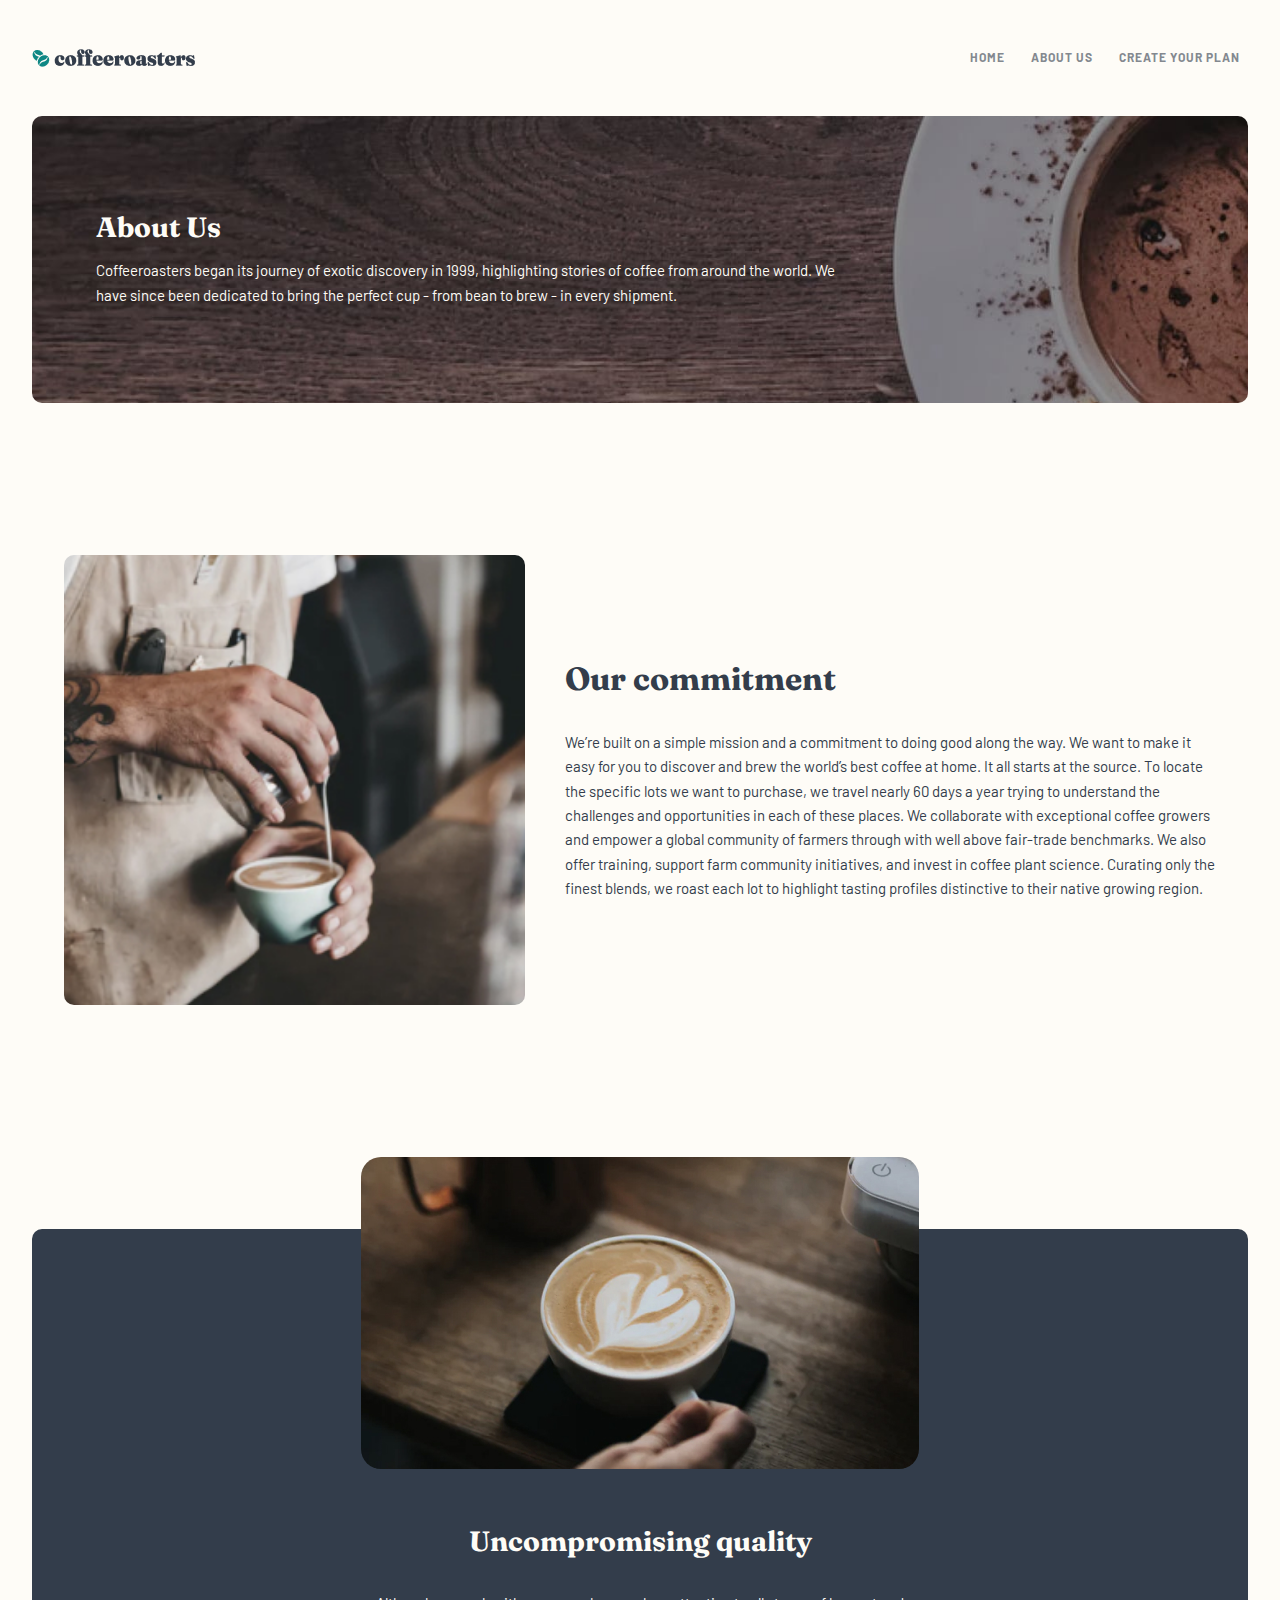
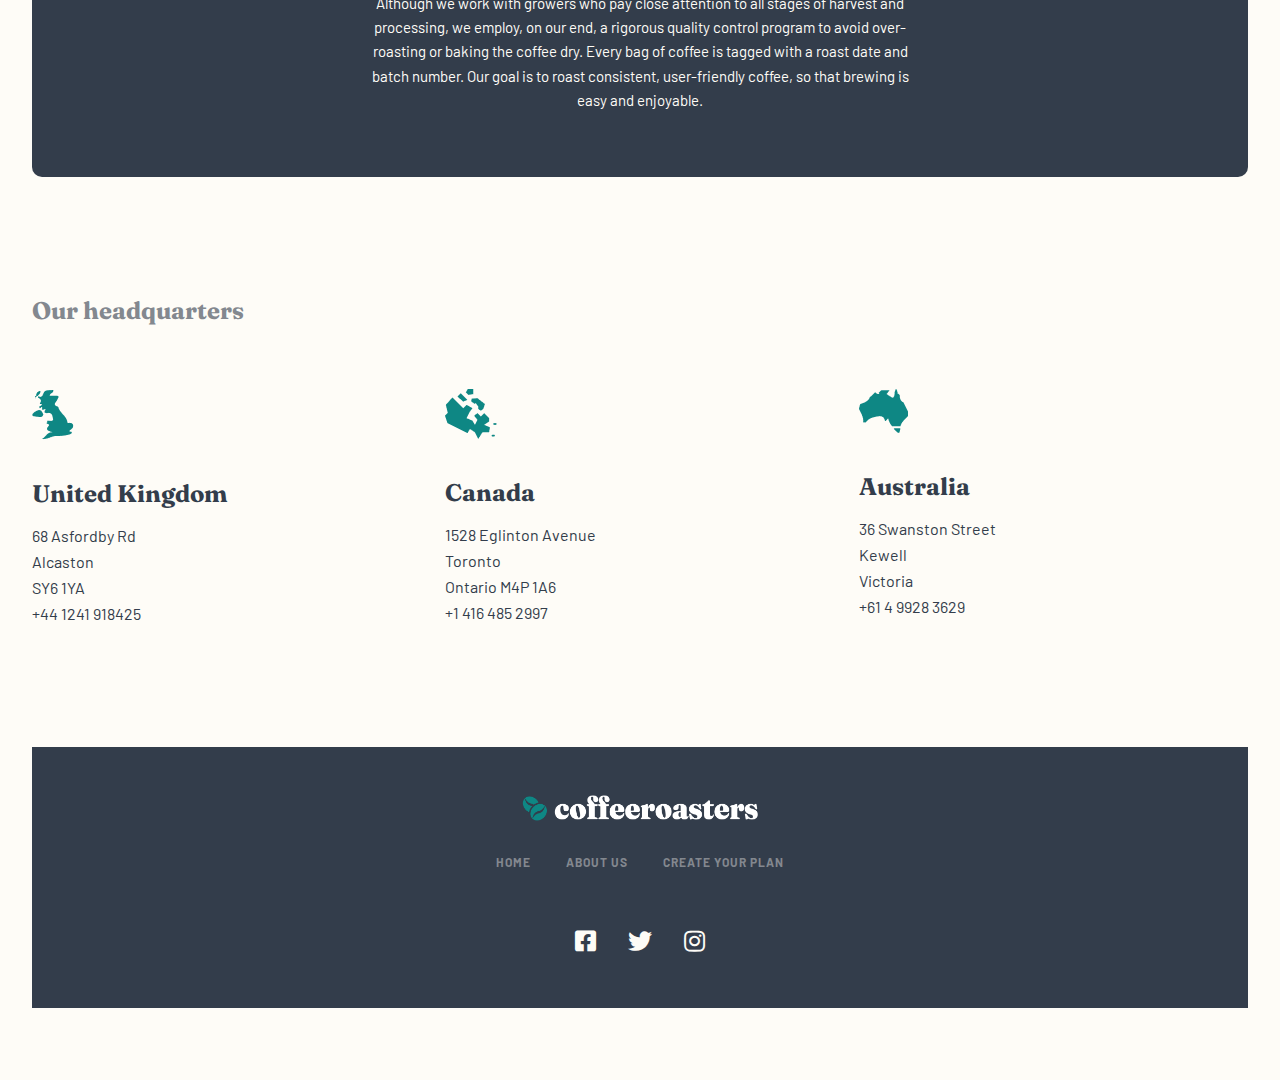
==== commit e465467a: "subscribe page mobile and tablet done" ====
--- a/about-us.html
+++ b/about-us.html
@@ -23,6 +23,14 @@
                 <img src="./images/coffee-roasters-logo.png" alt="coffee roasters logo">
             </div>
 
+            <nav class="desktop-menu">
+                <ul class="menu-list">
+                    <li class="menu-item"><a href="index.html">Home</a></li>
+                    <li class="menu-item"><a href="about-us.html">About us</a></li>
+                    <li class="menu-item"><a href="subscribe.html ">Create your plan</a></li>
+                </ul>
+            </nav>
+
             <nav class="mobile-menu">
                 <div class="mobile-menu-icon"></div>
                 <div class="mobile-menu-icon"></div>
@@ -31,7 +39,7 @@
 
             <nav class="primary-menu">
                 <ul class="primary-menu-list">
-                    <li class="primary-menu-item"><a href="/">Home</a></li>
+                    <li class="primary-menu-item"><a href="index.html">Home</a></li>
                     <li class="primary-menu-item"><a href="about-us.html">About Us</a></li>
                     <li class="primary-menu-item"><a href="subscribe.html">Create your plan</a></li>
                 </ul>
@@ -48,17 +56,26 @@
 
         <!-- Our committment section -->
         <section class="our-commitment">
-            <img src="./images/man-making-coffee.jpg" alt="man shaking chocolate powder on cappuccino"
-                class="our-commitment-img">
-            <h2 class="our-commitment-title">Our commitment</h2>
-            <p class="our-commitment-body-text">We’re built on a simple mission and a commitment to doing good along the
-                way. We want to make it easy for you to discover and brew the world’s best coffee at home. It all starts
-                at the source. To locate the specific lots we want to purchase, we travel nearly 60 days a year trying
-                to understand the challenges and opportunities in each of these places. We collaborate with exceptional
-                coffee growers and empower a global community of farmers through with well above fair-trade benchmarks.
-                We also offer training, support farm community initiatives, and invest in coffee plant science. Curating
-                only the finest blends, we roast each lot to highlight tasting profiles distinctive to their native
-                growing region.</p>
+            <div class="our-commitment-img">
+                <!-- <img src="./images/man-making-coffee.jpg" alt="man shaking chocolate powder on cappuccino"> -->
+            </div>
+            <div>
+                <h2 class="our-commitment-title">Our commitment</h2>
+                <p class="our-commitment-body-text">We’re built on a simple mission and a commitment to doing good along
+                    the
+                    way. We want to make it easy for you to discover and brew the world’s best coffee at home. It all
+                    starts
+                    at the source. To locate the specific lots we want to purchase, we travel nearly 60 days a year
+                    trying
+                    to understand the challenges and opportunities in each of these places. We collaborate with
+                    exceptional
+                    coffee growers and empower a global community of farmers through with well above fair-trade
+                    benchmarks.
+                    We also offer training, support farm community initiatives, and invest in coffee plant science.
+                    Curating
+                    only the finest blends, we roast each lot to highlight tasting profiles distinctive to their native
+                    growing region.</p>
+            </div>
         </section>
 
         <!-- Quailty section -->
@@ -78,34 +95,37 @@
         <section class="locations">
             <h2 class="locations-title">Our headquarters</h2>
 
-            <!-- UK -->
-            <div class="location">
-                <img src="./images/united-kingdom.png" alt="" class="location-img">
-                <h3 class="location-title">United Kingdom</h3>
-                <p>68 Asfordby Rd<br>
-                    Alcaston<br>
-                    SY6 1YA<br>
-                    +44 1241 918425</p>
-            </div>
-
-            <!-- Canada -->
-            <div class="location">
-                <img src="./images/canada.png" alt="" class="location-img">
-                <h3 class="location-title">Canada</h3>
-                <p>1528 Eglinton Avenue<br>
-                    Toronto<br>
-                    Ontario M4P 1A6<br>
-                    +1 416 485 2997</p>
-            </div>
-
-            <!-- Australia -->
-            <div class="location">
-                <img src="./images/australia.png" alt="" class="location-img">
-                <h3 class="location-title">Australia</h3>
-                <p>36 Swanston Street</br>
-                    Kewell</br>
-                    Victoria</br>
-                    +61 4 9928 3629</p>
+            <div class="locations-flex">
+                <!-- UK -->
+                <div class="location">
+                    <img src="./images/united-kingdom.png" alt="" class="location-img">
+                    <h3 class="location-title">United Kingdom</h3>
+                    <p>68 Asfordby Rd<br>
+                        Alcaston<br>
+                        SY6 1YA<br>
+                        <a href="tel:+441241918425" class="phone-link">+44 1241 918425</a>
+                    </p>
+                </div>
+                <!-- Canada -->
+                <div class="location">
+                    <img src="./images/canada.png" alt="" class="location-img">
+                    <h3 class="location-title">Canada</h3>
+                    <p>1528 Eglinton Avenue<br>
+                        Toronto<br>
+                        Ontario M4P 1A6<br>
+                        <a href="tel:+14164852997" class="phone-link">+1 416 485 2997</a>
+                    </p>
+                </div>
+                <!-- Australia -->
+                <div class="location">
+                    <img src="./images/australia.png" alt="" class="location-img">
+                    <h3 class="location-title">Australia</h3>
+                    <p>36 Swanston Street</br>
+                        Kewell</br>
+                        Victoria</br>
+                        <a href="tel:+61499283629" class="phone-link">+61 4 9928 3629</a>
+                    </p>
+                </div>
             </div>
 
         </section>
--- a/css/styles.css
+++ b/css/styles.css
@@ -19,6 +19,12 @@
   text-align: center;
 }
 
+@media (min-width: 768px) {
+  body {
+    text-align: left;
+  }
+}
+
 section {
   margin-bottom: 7.5rem;
 }
@@ -80,7 +86,8 @@
 .btn-main {
   display: inline-block;
   background-color: #0E8784;
-  padding: 0.9em 1.8em;
+  padding: 0.9em 2.5em;
+  border: none;
   border-radius: 0.333em;
   font-family: "Fraunces", serif;
   font-size: 18px;
@@ -93,8 +100,8 @@
   cursor: pointer;
 }
 
-.btn-main.disabled,
-.btn-main:hover.disabled {
+.btn-main:disabled,
+.btn-main[disabled] {
   background-color: #E2DEDB;
   cursor: default;
   pointer-events: none;
@@ -104,20 +111,61 @@
   display: -webkit-box;
   display: -ms-flexbox;
   display: flex;
-  margin: 0;
-  padding: 0;
-  list-style-type: none;
+  -webkit-box-orient: vertical;
+  -webkit-box-direction: normal;
+      -ms-flex-direction: column;
+          flex-direction: column;
+  position: relative;
+}
+
+@media (min-width: 768px) {
+  .option-list {
+    -webkit-box-orient: horizontal;
+    -webkit-box-direction: normal;
+        -ms-flex-direction: row;
+            flex-direction: row;
+    -webkit-box-pack: justify;
+        -ms-flex-pack: justify;
+            justify-content: space-between;
+    margin-bottom: 5rem;
+  }
+}
+
+.radio-option {
+  position: absolute;
+  width: 0;
+  height: 0;
+  opacity: 0;
+}
+
+.radio-option:checked + label {
+  background-color: #0E8784;
+  color: #ffffff;
 }
 
 .option {
+  -webkit-box-flex: 0;
+      -ms-flex: 0 0 32%;
+          flex: 0 0 32%;
+  display: block;
+  margin-bottom: 1rem;
   background-color: #F4F1EB;
-  padding: 2rem;
+  padding: 1.8rem;
   border-radius: 0.5rem;
   color: #333D4B;
 }
 
-.option:not(:last-child) {
-  margin-right: 20px;
+.option:last-child {
+  margin-bottom: 6rem;
+}
+
+@media (min-width: 768px) {
+  .option {
+    margin-bottom: 0;
+  }
+  .option:last-child {
+    margin-bottom: 0;
+  }
 }
 
 .option:hover {
@@ -125,14 +173,16 @@
   cursor: pointer;
 }
 
-.option.active {
-  background-color: #0E8784;
-  color: #FEFCF7;
-}
-
 .option-title {
+  margin-bottom: 0.875rem;
   font-family: "Fraunces", serif;
   font-size: 24px;
+  text-align: left;
+}
+
+.option-body-text {
+  margin: 0;
+  text-align: left;
 }
 
 .accordion-link {
@@ -145,6 +195,7 @@
   -webkit-box-align: center;
       -ms-flex-align: center;
           align-items: center;
+  margin-bottom: 1rem;
 }
 
 .accordion-link.disabled,
@@ -181,10 +232,18 @@
 }
 
 .accordion-link-title {
+  max-width: 80%;
   margin: 0;
   font-family: "Fraunces", serif;
-  font-size: 40px;
+  font-size: 24px;
   color: #83888F;
+  text-align: left;
+}
+
+@media (min-width: 768px) {
+  .accordion-link-title {
+    font-size: 32px;
+  }
 }
 
 .fa-chevron-down {
@@ -198,10 +257,6 @@
   overflow: hidden;
   -webkit-transition: max-height 500ms ease;
   transition: max-height 500ms ease;
-}
-
-.accordion-body {
-  padding: 1rem;
 }
 
 .header {
@@ -216,6 +271,43 @@
           align-items: center;
   margin-bottom: 2.5rem;
   position: relative;
+}
+
+.desktop-menu {
+  display: none;
+}
+
+@media (min-width: 768px) {
+  .desktop-menu {
+    display: block;
+  }
+}
+
+.menu-list {
+  display: -webkit-box;
+  display: -ms-flexbox;
+  display: flex;
+  margin: 0;
+  padding: 0;
+  list-style-type: none;
+}
+
+.menu-list a {
+  display: block;
+  margin-left: 0.625rem;
+  padding: 0.5rem;
+  text-decoration: none;
+  font-size: 12px;
+  font-weight: 700;
+  color: #83888F;
+  letter-spacing: 1px;
+  text-transform: uppercase;
+}
+
+@media (min-width: 768px) {
+  .mobile-menu {
+    display: none;
+  }
 }
 
 .mobile-menu-icon {
@@ -268,14 +360,20 @@
   overflow: hidden;
   z-index: 1;
   opacity: 0;
-  -webkit-transition: opacity 300ms ease;
-  transition: opacity 300ms ease;
+  -webkit-transition: opacity 500ms ease;
+  transition: opacity 500ms ease;
 }
 
 .primary-menu.show {
   opacity: 1;
-  -webkit-transition: opacity 300ms ease;
-  transition: opacity 300ms ease;
+  -webkit-transition: opacity 500ms ease;
+  transition: opacity 500ms ease;
+}
+
+@media (min-width: 768px) {
+  .primary-menu.show {
+    display: none;
+  }
 }
 
 .primary-menu-list {
@@ -298,8 +396,25 @@
   background-image: url("../images/mobile-background.jpg");
   background-repeat: no-repeat;
   background-size: cover;
-  padding: 6rem 1rem;
-  border-radius: 10px;
+  padding-top: 6rem;
+  padding-bottom: 6rem;
+  padding-left: 1rem;
+  padding-right: 1rem;
+  border-radius: 20px;
+}
+
+@media (min-width: 768px) {
+  .hero {
+    background-image: url("../images/tablet-background.jpg");
+    padding-left: 3rem;
+    padding-right: 3rem;
+  }
+}
+
+@media (min-width: 768px) {
+  .hero-content {
+    width: 65%;
+  }
 }
 
 .hero-title {
@@ -308,6 +423,12 @@
   color: #FEFCF7;
 }
 
+@media (min-width: 768px) {
+  .hero-title {
+    font-size: 48px;
+  }
+}
+
 .hero-body-text {
   margin-bottom: 2.5rem;
   font-size: 15px;
@@ -315,8 +436,8 @@
 }
 
 .title {
-  background-image: -webkit-gradient(linear, left top, left bottom, from(#83888F), to(white));
-  background-image: linear-gradient(to bottom, #83888F, white);
+  background-image: -webkit-gradient(linear, left top, left bottom, color-stop(-100%, #83888F), to(transparent));
+  background-image: linear-gradient(to bottom, #83888F -100%, transparent);
   background-size: 100%;
   background-clip: text;
   -webkit-background-clip: text;
@@ -327,12 +448,50 @@
   font-size: 40px;
 }
 
+@media (min-width: 768px) {
+  .title {
+    margin-bottom: -50px;
+    font-size: 98px;
+    text-align: center;
+  }
+}
+
+@media (min-width: 768px) {
+  .collection {
+    display: -webkit-box;
+    display: -ms-flexbox;
+    display: flex;
+    -webkit-box-pack: center;
+        -ms-flex-pack: center;
+            justify-content: center;
+    -webkit-box-align: center;
+        -ms-flex-align: center;
+            align-items: center;
+    padding-left: 4rem;
+    padding-right: 4rem;
+  }
+}
+
+.collection > div {
+  -webkit-box-flex: 1;
+      -ms-flex: 1;
+          flex: 1;
+}
+
 .collection-img {
   margin-left: auto;
   margin-right: auto;
   margin-bottom: 25px;
 }
 
+@media (min-width: 768px) {
+  .collection-img {
+    height: 180px;
+    margin-left: 0;
+    margin-right: 2.5rem;
+  }
+}
+
 .collection-title {
   margin-bottom: 24px;
   font-size: 24px;
@@ -348,6 +507,13 @@
   border-radius: 10px;
 }
 
+@media (min-width: 768px) {
+  .why-us {
+    text-align: center;
+    padding: 2.5rem 5rem 19rem;
+  }
+}
+
 .why-us-title,
 .why-us-body-text {
   color: #FEFCF7;
@@ -356,6 +522,12 @@
 .why-us-title {
   font-size: 28px;
   margin-bottom: 1.5rem;
+}
+
+@media (min-width: 768px) {
+  .why-us-title {
+    font-size: 32px;
+  }
 }
 
 .why-us-body-text {
@@ -369,19 +541,45 @@
   list-style-type: none;
 }
 
-.feature-list li {
+@media (min-width: 768px) {
+  .feature-list {
+    margin: -16.5rem auto 7.5rem;
+  }
+}
+
+.feature-item {
   background-color: #0E8784;
   margin-bottom: 1.5rem;
   padding: 4rem 2rem;
   border-radius: 10px;
 }
 
+@media (min-width: 768px) {
+  .feature-item {
+    display: -webkit-box;
+    display: -ms-flexbox;
+    display: flex;
+    -webkit-box-align: center;
+        -ms-flex-align: center;
+            align-items: center;
+    padding: 2.2rem 4rem;
+  }
+}
+
 .feature-list-img {
   margin-left: auto;
   margin-right: auto;
   margin-bottom: 3rem;
 }
 
+@media (min-width: 768px) {
+  .feature-list-img {
+    margin-bottom: 0;
+    margin-right: 3rem;
+    width: 56px;
+  }
+}
+
 .feature-list-title,
 .feature-list-body-text {
   color: #FEFCF7;
@@ -390,6 +588,12 @@
 .feature-list-title {
   margin-bottom: 2rem;
   font-size: 24px;
+}
+
+@media (min-width: 768px) {
+  .feature-list-title {
+    margin-bottom: 1rem;
+  }
 }
 
 .feature-list-body-text {
@@ -403,12 +607,50 @@
   margin-bottom: 80px;
 }
 
+@media (min-width: 768px) {
+  .how-it-works-title {
+    margin-bottom: 2rem;
+  }
+}
+
+.separater {
+  display: none;
+}
+
+@media (min-width: 768px) {
+  .separater {
+    display: block;
+    margin-bottom: 3rem;
+  }
+}
+
+@media (min-width: 768px) {
+  .steps {
+    display: -webkit-box;
+    display: -ms-flexbox;
+    display: flex;
+    margin-bottom: 2rem;
+  }
+}
+
 .step {
   margin-bottom: 4rem;
 }
 
+@media (min-width: 768px) {
+  .step {
+    margin: 0 2rem 0 0;
+  }
+}
+
 .step:last-of-type {
   margin-bottom: 4.5rem;
+}
+
+@media (min-width: 768px) {
+  .step:last-of-type {
+    margin-bottom: 0;
+  }
 }
 
 .step-num {
@@ -436,6 +678,14 @@
   border-radius: 10px;
 }
 
+@media (min-width: 768px) {
+  .hero-about {
+    background-image: url("../images/tablet-background-about-us.jpg");
+    padding-left: 4rem;
+    padding-right: 4rem;
+  }
+}
+
 .hero-about-title {
   font-size: 28px;
   color: #FEFCF7;
@@ -448,12 +698,50 @@
   margin: 0;
 }
 
+@media (min-width: 768px) {
+  .hero-about-body-text {
+    max-width: 70%;
+  }
+}
+
 .our-commitment {
   margin-bottom: 12rem;
 }
 
+@media (min-width: 768px) {
+  .our-commitment {
+    display: -webkit-box;
+    display: -ms-flexbox;
+    display: flex;
+    -webkit-box-pack: justify;
+        -ms-flex-pack: justify;
+            justify-content: space-between;
+    -webkit-box-align: center;
+        -ms-flex-align: center;
+            align-items: center;
+    padding: 2rem;
+  }
+}
+
 .our-commitment-img {
+  background-image: url("../images/man-making-coffee.jpg");
+  background-repeat: no-repeat;
+  background-size: cover;
+  background-position: bottom;
+  width: auto;
+  height: 450px;
   margin-bottom: 4rem;
+  border-radius: 10px;
+}
+
+@media (min-width: 768px) {
+  .our-commitment-img {
+    margin-right: 2.5rem;
+    -webkit-box-flex: 1;
+        -ms-flex: 1 0 40%;
+            flex: 1 0 40%;
+    margin-bottom: 0;
+  }
 }
 
 .our-commitment-title {
@@ -463,6 +751,12 @@
 
 .our-commitment-body-text {
   font-size: 15px;
+}
+
+@media (min-width: 768px) {
+  .our-commitment-body-text {
+    margin-bottom: 0;
+  }
 }
 
 .quality {
@@ -474,7 +768,9 @@
 .quality-img {
   margin-top: -120px;
   margin-bottom: 3.5rem;
-  border-radius: 10px;
+  margin-left: auto;
+  margin-right: auto;
+  border-radius: 20px;
 }
 
 .quality-title {
@@ -483,10 +779,24 @@
   color: #FEFCF7;
 }
 
+@media (min-width: 768px) {
+  .quality-title {
+    text-align: center;
+  }
+}
+
 .quality-body-text {
   margin: 0;
   font-size: 15px;
   color: #FEFCF7;
+}
+
+@media (min-width: 768px) {
+  .quality-body-text {
+    text-align: center;
+    max-width: 558px;
+    margin: auto;
+  }
 }
 
 .locations-title {
@@ -501,13 +811,191 @@
   margin-bottom: 2.5rem;
 }
 
+@media (min-width: 768px) {
+  .location-img {
+    margin-left: 0;
+    margin-right: 0;
+  }
+}
+
 .location-title {
   font-size: 28px;
   margin-bottom: 1rem;
 }
 
+@media (min-width: 768px) {
+  .location-title {
+    font-size: 24px;
+  }
+}
+
 .location p {
   margin: 0;
+}
+
+.phone-link {
+  text-decoration: none;
+  color: #333D4B;
+}
+
+@media (min-width: 768px) {
+  .locations-flex {
+    display: -webkit-box;
+    display: -ms-flexbox;
+    display: flex;
+    -webkit-box-pack: justify;
+        -ms-flex-pack: justify;
+            justify-content: space-between;
+  }
+}
+
+@media (min-width: 768px) {
+  .location {
+    width: 32%;
+  }
+}
+
+.hero-subscribe {
+  background-image: url("../images/subscribe-page/mobile/image-hero-blackcup.jpg");
+  background-repeat: no-repeat;
+  background-size: cover;
+  background-position: center;
+  height: 400px;
+  border-radius: 10px;
+}
+
+@media (min-width: 768px) {
+  .hero-subscribe {
+    background-image: url("../images/subscribe-page/tablet/image-hero-blackcup.jpg");
+    padding-left: 4rem;
+    padding-right: 4rem;
+  }
+}
+
+.hero-subscribe-title {
+  font-size: 40px;
+  color: #FEFCF7;
+  padding-top: 5rem;
+  margin-bottom: 1rem;
+}
+
+.hero-subscribe-body-text {
+  font-size: 15px;
+  color: #FEFCF7;
+  padding-left: 1rem;
+  padding-right: 1rem;
+  line-height: 1.8;
+  margin: 0;
+}
+
+@media (min-width: 768px) {
+  .hero-subscribe-body-text {
+    max-width: 68%;
+    padding-left: 0;
+    padding-right: 0;
+  }
+}
+
+.subscribe-how-it-works {
+  background-image: url("../images/subscribe-page/mobile/bg-steps.png");
+  background-repeat: no-repeat;
+  background-size: cover;
+  padding: 5rem 1.7rem;
+  border-radius: 10px;
+}
+
+@media (min-width: 768px) {
+  .subscribe-how-it-works {
+    background-image: url("../images/subscribe-page/tablet/bg-steps.png");
+  }
+}
+
+.separater {
+  display: none;
+}
+
+@media (min-width: 768px) {
+  .separater {
+    display: block;
+    margin-bottom: 3rem;
+  }
+}
+
+@media (min-width: 768px) {
+  .subscribe-steps {
+    display: -webkit-box;
+    display: -ms-flexbox;
+    display: flex;
+    margin-bottom: 0;
+  }
+}
+
+.subscribe-step:not(:last-child) {
+  margin-bottom: 4rem;
+}
+
+@media (min-width: 768px) {
+  .subscribe-step {
+    margin-right: 2rem;
+  }
+  .subscribe-step:not(:last-child) {
+    margin-bottom: 0;
+  }
+}
+
+.subscribe-step-num {
+  font-family: "Fraunces", serif;
+  font-size: 72px;
+  color: #FDD6BA;
+  line-height: 1;
+}
+
+.subscribe-step-title {
+  margin-bottom: 1.5rem;
+  font-size: 28px;
+  color: #ffffff;
+}
+
+.subscribe-step-body-text {
+  margin: 0;
+  font-size: 15px;
+  color: #ffffff;
+}
+
+.order-summary {
+  background-color: #333D4B;
+  margin-bottom: 4rem;
+  padding: 2rem 1.5rem;
+  border-radius: 10px;
+  color: #ffffff;
+  font-size: 16px;
+  text-align: left;
+}
+
+.order-summary-title {
+  margin-bottom: 0.5rem;
+  color: #ffffff;
+  text-transform: uppercase;
+}
+
+.order-summary-body-text {
+  margin: 0;
+  font-family: "Fraunces", serif;
+  font-size: 24px;
+}
+
+@media (min-width: 768px) {
+  .order-summary {
+    padding: 2rem;
+  }
+}
+
+.selected-item {
+  color: #0E8784;
+}
+
+.center {
+  text-align: center;
 }
 
 .footer {
@@ -517,11 +1005,19 @@
 }
 
 .footer-logo-img {
+  height: 24px;
   margin-left: auto;
   margin-right: auto;
   margin-bottom: 3rem;
 }
 
+@media (min-width: 768px) {
+  .footer-logo-img {
+    height: 26px;
+    margin-bottom: 1.5rem;
+  }
+}
+
 .footer-menu,
 .social {
   margin: 0;
@@ -531,6 +1027,23 @@
 
 .footer-menu {
   margin-bottom: 2.5rem;
+}
+
+@media (min-width: 768px) {
+  .footer-menu {
+    display: -webkit-box;
+    display: -ms-flexbox;
+    display: flex;
+    -webkit-box-pack: center;
+        -ms-flex-pack: center;
+            justify-content: center;
+  }
+}
+
+@media (min-width: 768px) {
+  .footer-menu-item:not(:last-child) {
+    margin-right: 1.2rem;
+  }
 }
 
 .footer-menu a {
@@ -553,6 +1066,20 @@
           justify-content: space-evenly;
 }
 
+@media (min-width: 768px) {
+  .social {
+    -webkit-box-pack: center;
+        -ms-flex-pack: center;
+            justify-content: center;
+  }
+}
+
+@media (min-width: 768px) {
+  .social-item:not(:last-child) {
+    margin-right: 2rem;
+  }
+}
+
 .social a {
   text-decoration: none;
   font-size: 24px;
